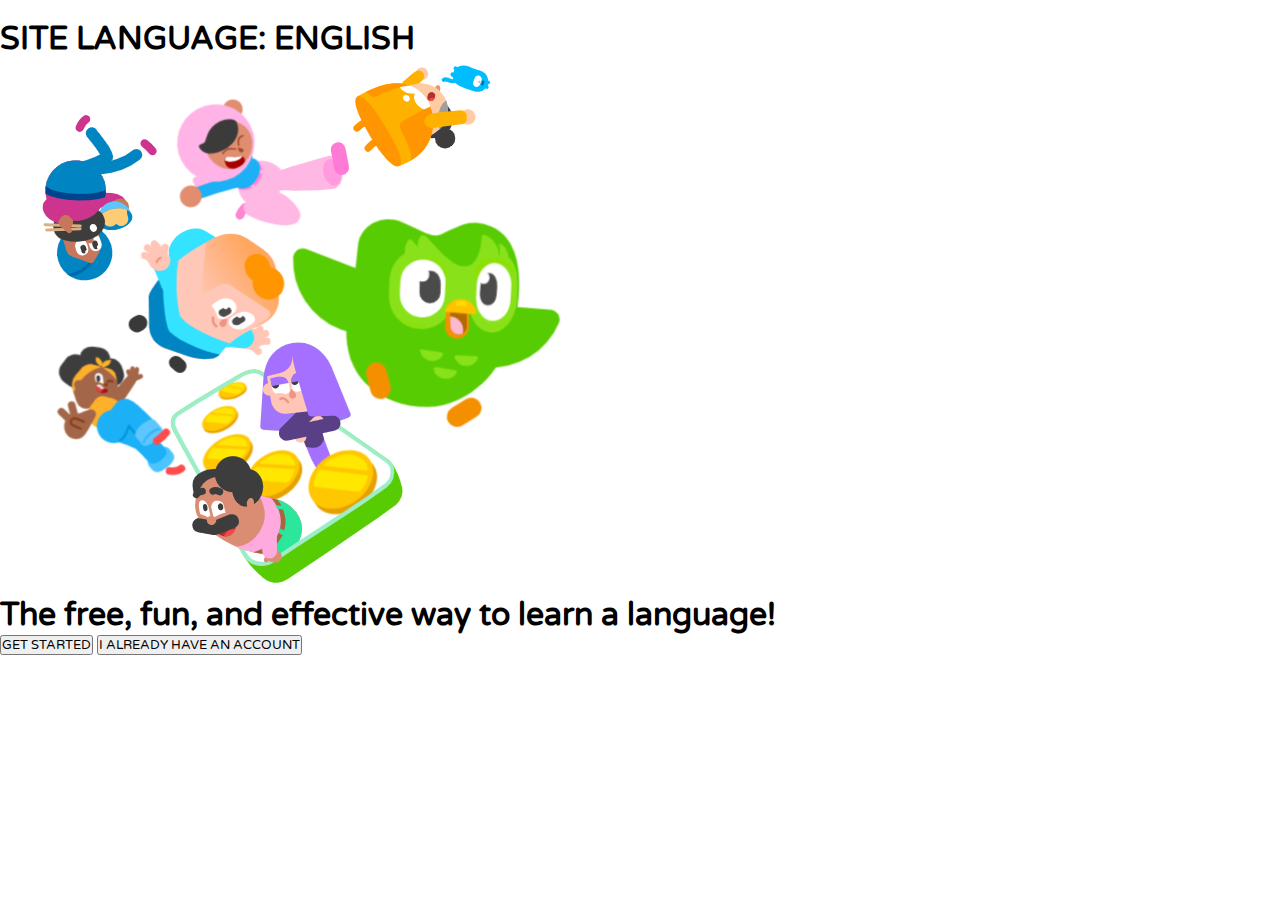
==== index.html @ 79ed8aa4 "font changed and hero section html half done" ====
<!DOCTYPE html>
<html lang="en">

<head>
    <meta charset="UTF-8">
    <meta name="viewport" content="width=device-width, initial-scale=1.0">
    <title>Doulingo - Language Learning App</title>
    <link rel="preconnect" href="https://fonts.googleapis.com">
    <link rel="stylesheet" href="style.css">
    <link rel="preconnect" href="https://fonts.gstatic.com" crossorigin>
    <link href="https://fonts.googleapis.com/css2?family=Varela+Round&display=swap" rel="stylesheet">
    <link rel="icon" href="https://d35aaqx5ub95lt.cloudfront.net/favicon.ico">
</head>

<body>
    <header>
        <nav>
            <img src="https://d35aaqx5ub95lt.cloudfront.net/images/splash/f92d5f2f7d56636846861c458c0d0b6c.svg" alt="">
            <h1>SITE LANGUAGE: ENGLISH</h1>
        </nav>
    </header>
    <div class="hero">
        <img src="./assets/image.png" alt="">
        <div class="hero-right">
            <h1>The free, fun, and effective way to learn a language!</h1>
            <button>GET STARTED</button>
            <button>I ALREADY HAVE AN ACCOUNT</button>
        </div>
    </div>
</body>

</html>
---- style.css ----
*{
    margin: 0;
    padding: 0;
    box-sizing: border-box;
    font-family: "Varela Round", sans-serif;
}
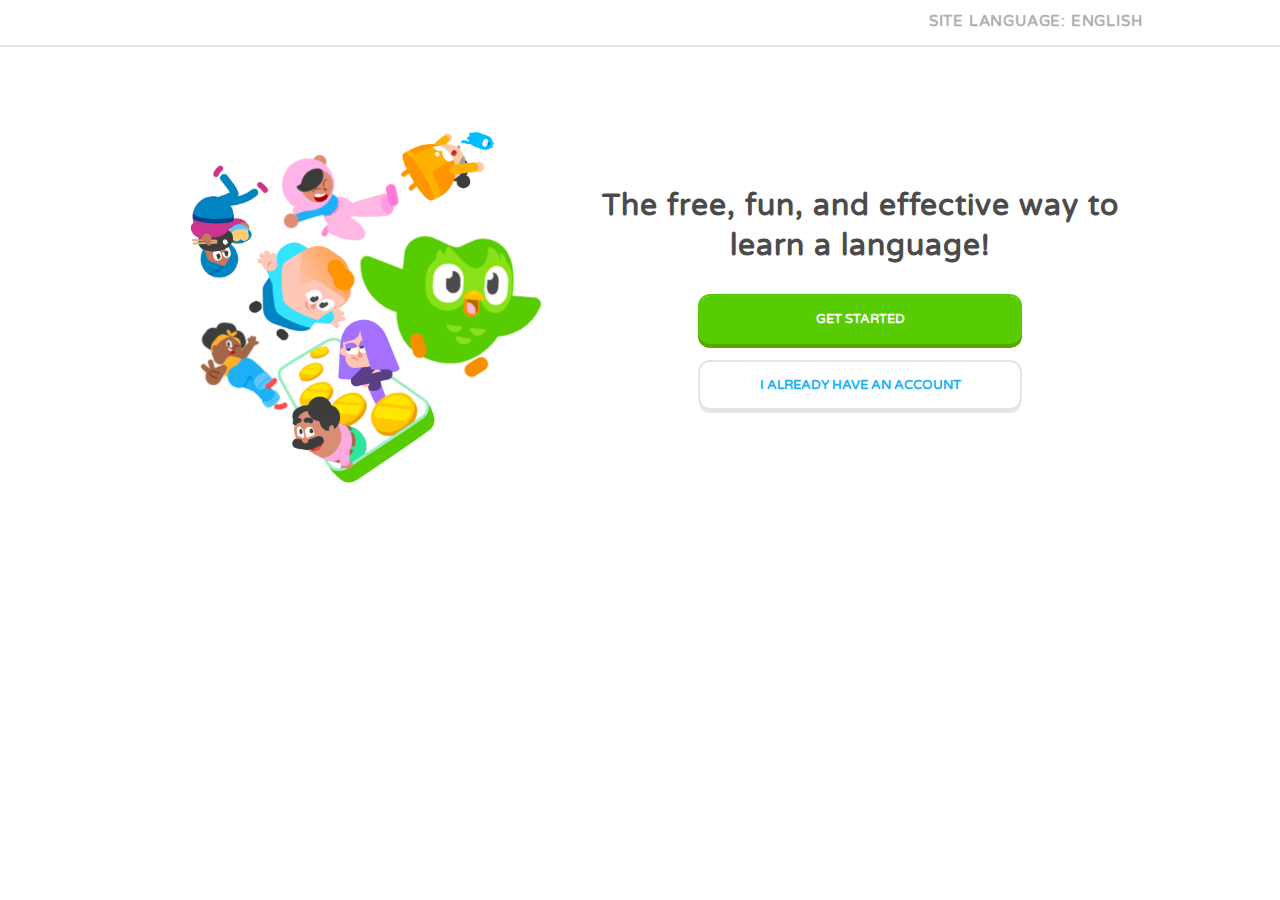
==== commit f2734d3f: "hero section styled" ====
--- a/index.html
+++ b/index.html
@@ -22,7 +22,7 @@
     <div class="hero">
         <img src="./assets/image.png" alt="">
         <div class="hero-right">
-            <h1>The free, fun, and effective way to learn a language!</h1>
+            <h1>The free, fun, and effective way to<br/>learn a language!</h1>
             <button>GET STARTED</button>
             <button>I ALREADY HAVE AN ACCOUNT</button>
         </div>
--- a/style.css
+++ b/style.css
@@ -3,4 +3,64 @@
     padding: 0;
     box-sizing: border-box;
     font-family: "Varela Round", sans-serif;
+}
+header{
+    width: 100%;
+    padding: 12px 12px 15px;
+    display: flex;
+    align-items: center;
+    justify-content: center;
+    border-bottom: 2px solid #e5e5e5;
+}
+nav{
+    display: flex;
+    align-items: center;
+    justify-content: space-between;
+    width: 80%;
+}
+nav h1{
+    font-size: 15px;
+    letter-spacing: 0.8px;
+    color: #afafaf;
+}
+.hero{
+    width: 100%;
+    display: flex;
+    align-items: center;
+    justify-content: center;
+    gap: 50px;
+    margin-top: 80px;
+}
+.hero img{
+    width: 390px;
+}
+.hero h1{
+    text-align: center;
+    font-weight: 700;
+    font-size: 30px;
+    color: #4b4b4b;
+    line-height: 40px;
+    letter-spacing: 1px;
+    margin-bottom: 30px;
+}
+.hero button{
+    padding: 15px;
+    font-weight: bolder;
+    border-radius: 10px;
+    box-shadow: 0px 4px 0px 2px #58a700;
+    border: none;
+    outline: none;
+    display: block;
+    text-align: center;
+    width: 320px;
+    margin: 20px auto;
+    background-color: #58cc02;
+    color: white;
+    outline: 2px solid #58cc02;
+}
+.hero button:nth-child(3){
+    outline: 2px solid #e5e5e5;
+    box-shadow: 0px 4px 0px 1px #e5e5e5;
+    background-color: #ffffff;
+    color: #20b1f6;
 }